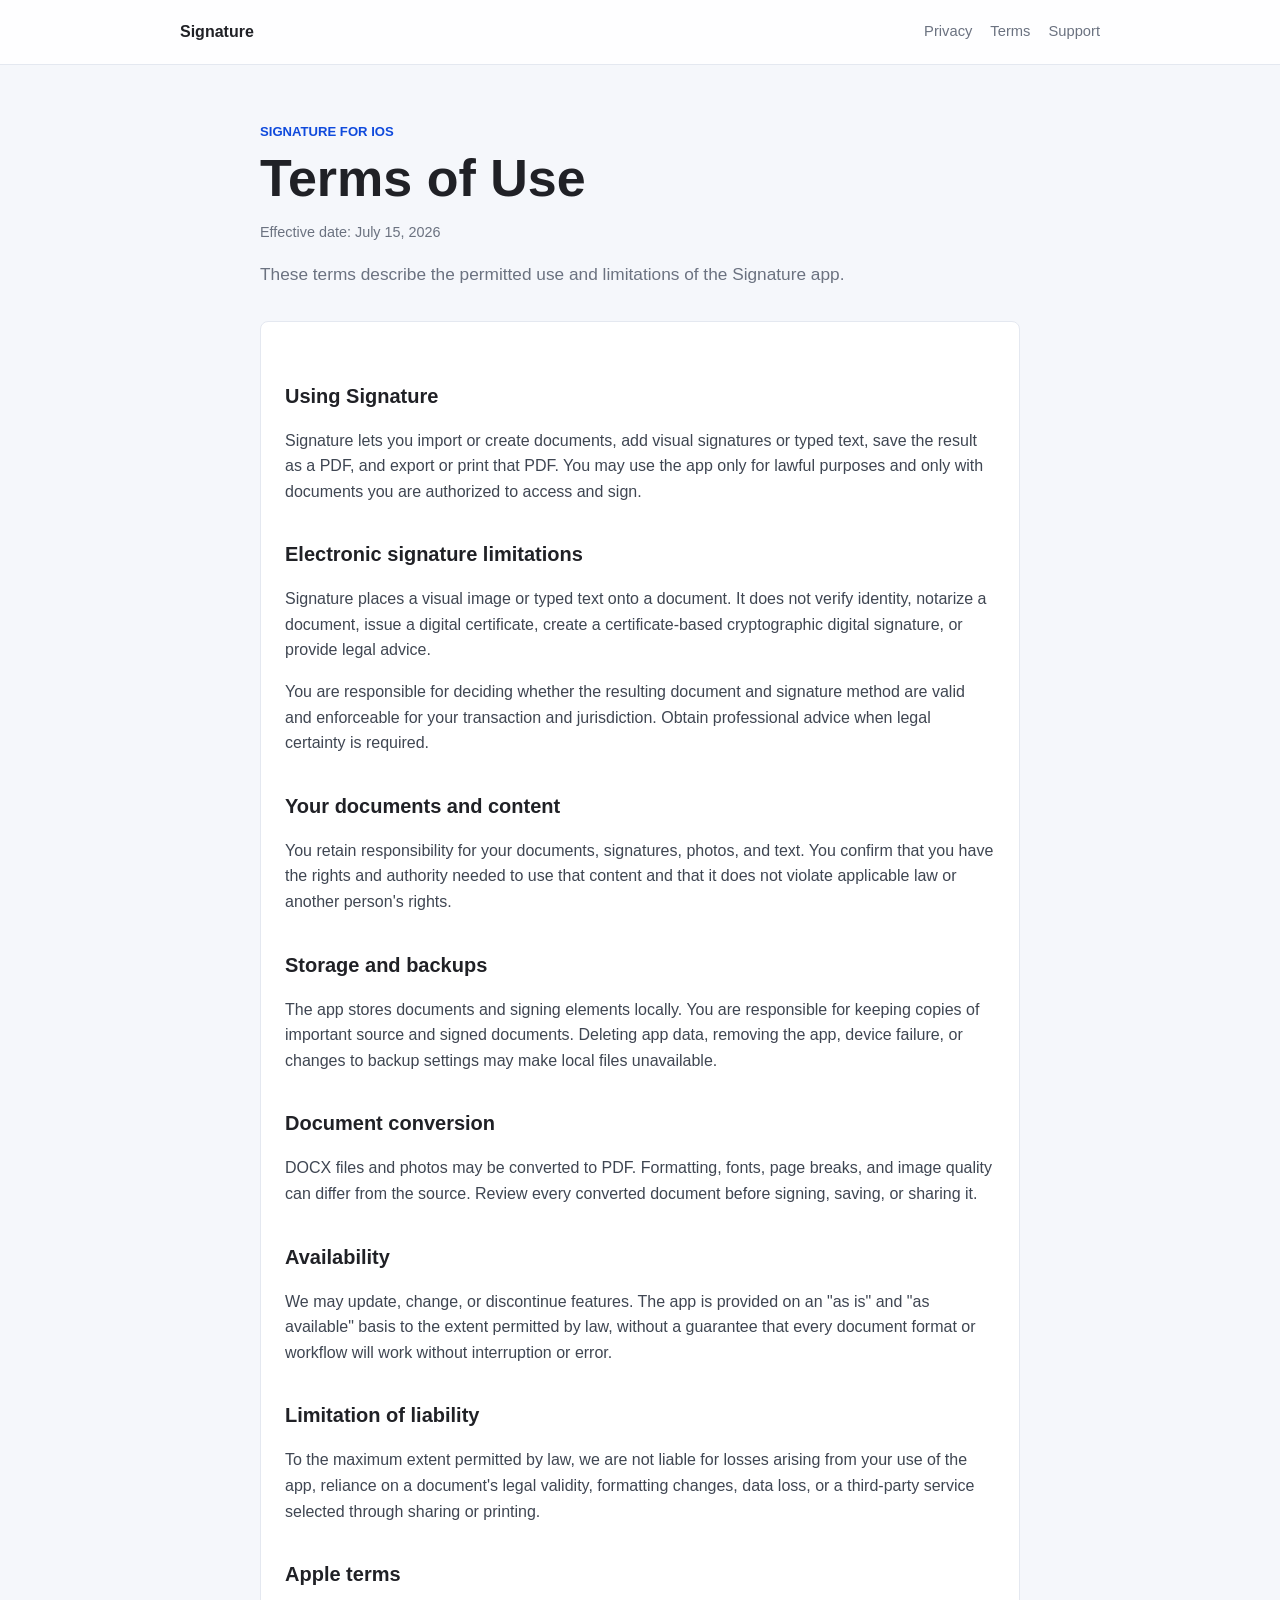
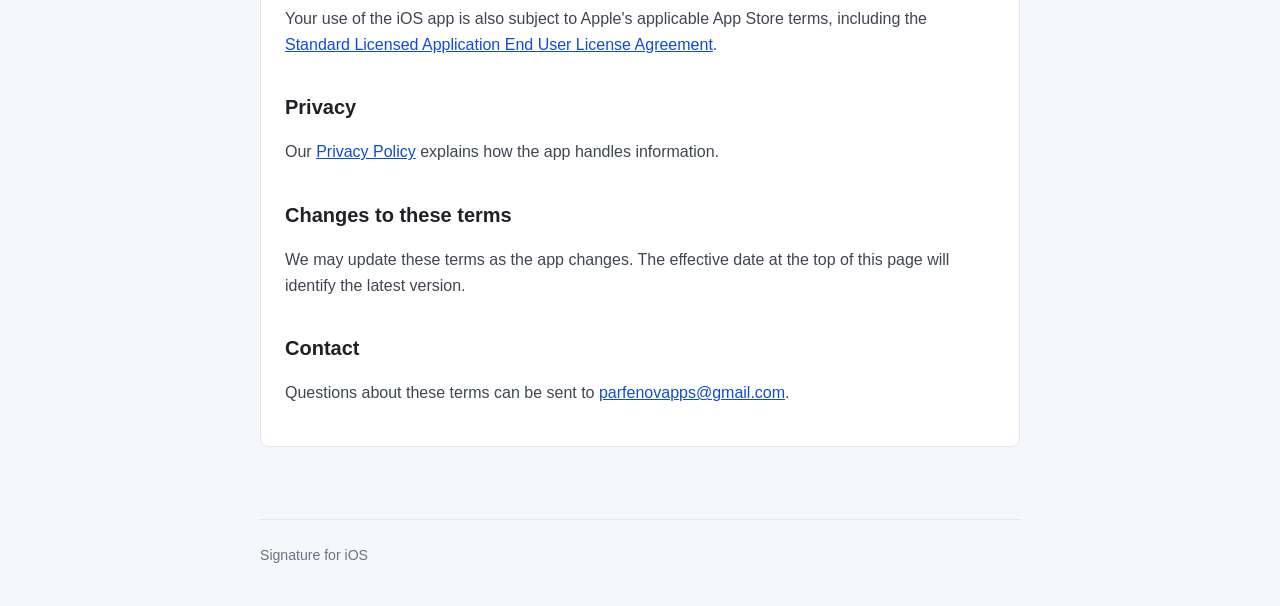
==== terms.html @ 5070d1c7 "Add Signature legal and support pages" ====
<!doctype html>
<html lang="en">
<head>
  <meta charset="utf-8">
  <meta name="viewport" content="width=device-width, initial-scale=1">
  <meta name="description" content="Terms of Use for the Signature iOS app.">
  <title>Terms of Use - Signature</title>
  <link rel="stylesheet" href="styles.css">
</head>
<body>
  <header class="site-header">
    <nav class="nav" aria-label="Main navigation">
      <a class="brand" href="index.html">Signature</a>
      <div class="nav-links">
        <a href="privacy.html">Privacy</a>
        <a href="terms.html" aria-current="page">Terms</a>
        <a href="support.html">Support</a>
      </div>
    </nav>
  </header>
  <main>
    <section class="hero">
      <div class="eyebrow">Signature for iOS</div>
      <h1>Terms of Use</h1>
      <p class="updated">Effective date: July 15, 2026</p>
      <p class="lead">These terms describe the permitted use and limitations of the Signature app.</p>
    </section>

    <section class="panel">
      <h2>Using Signature</h2>
      <p>Signature lets you import or create documents, add visual signatures or typed text, save the result as a PDF, and export or print that PDF. You may use the app only for lawful purposes and only with documents you are authorized to access and sign.</p>

      <h2>Electronic signature limitations</h2>
      <p>Signature places a visual image or typed text onto a document. It does not verify identity, notarize a document, issue a digital certificate, create a certificate-based cryptographic digital signature, or provide legal advice.</p>
      <p>You are responsible for deciding whether the resulting document and signature method are valid and enforceable for your transaction and jurisdiction. Obtain professional advice when legal certainty is required.</p>

      <h2>Your documents and content</h2>
      <p>You retain responsibility for your documents, signatures, photos, and text. You confirm that you have the rights and authority needed to use that content and that it does not violate applicable law or another person's rights.</p>

      <h2>Storage and backups</h2>
      <p>The app stores documents and signing elements locally. You are responsible for keeping copies of important source and signed documents. Deleting app data, removing the app, device failure, or changes to backup settings may make local files unavailable.</p>

      <h2>Document conversion</h2>
      <p>DOCX files and photos may be converted to PDF. Formatting, fonts, page breaks, and image quality can differ from the source. Review every converted document before signing, saving, or sharing it.</p>

      <h2>Availability</h2>
      <p>We may update, change, or discontinue features. The app is provided on an "as is" and "as available" basis to the extent permitted by law, without a guarantee that every document format or workflow will work without interruption or error.</p>

      <h2>Limitation of liability</h2>
      <p>To the maximum extent permitted by law, we are not liable for losses arising from your use of the app, reliance on a document's legal validity, formatting changes, data loss, or a third-party service selected through sharing or printing.</p>

      <h2>Apple terms</h2>
      <p>Your use of the iOS app is also subject to Apple's applicable App Store terms, including the <a href="https://www.apple.com/legal/internet-services/itunes/dev/stdeula/">Standard Licensed Application End User License Agreement</a>.</p>

      <h2>Privacy</h2>
      <p>Our <a href="privacy.html">Privacy Policy</a> explains how the app handles information.</p>

      <h2>Changes to these terms</h2>
      <p>We may update these terms as the app changes. The effective date at the top of this page will identify the latest version.</p>

      <h2>Contact</h2>
      <p>Questions about these terms can be sent to <a href="mailto:parfenovapps@gmail.com?subject=Signature%20Terms">parfenovapps@gmail.com</a>.</p>
    </section>
  </main>
  <footer>Signature for iOS</footer>
</body>
</html>
---- styles.css ----
:root {
  color-scheme: light;
  --ink: #0f4adc;
  --graphite: #202126;
  --muted: #6b7280;
  --background: #f5f7fb;
  --paper: #ffffff;
  --line: #e4e8f0;
}

* {
  box-sizing: border-box;
}

html {
  font-family: -apple-system, BlinkMacSystemFont, "Segoe UI", sans-serif;
  line-height: 1.6;
  color: var(--graphite);
  background: var(--background);
}

body {
  margin: 0;
}

a {
  color: var(--ink);
}

.site-header {
  border-bottom: 1px solid var(--line);
  background: rgba(255, 255, 255, 0.94);
}

.nav {
  width: min(920px, calc(100% - 32px));
  min-height: 64px;
  margin: 0 auto;
  display: flex;
  align-items: center;
  justify-content: space-between;
  gap: 24px;
}

.brand {
  color: var(--graphite);
  font-weight: 750;
  text-decoration: none;
}

.nav-links {
  display: flex;
  flex-wrap: wrap;
  gap: 18px;
}

.nav-links a {
  color: var(--muted);
  font-size: 0.92rem;
  text-decoration: none;
}

.nav-links a:hover,
.nav-links a:focus-visible {
  color: var(--ink);
}

main {
  width: min(760px, calc(100% - 32px));
  margin: 56px auto 72px;
}

.hero {
  margin-bottom: 32px;
}

.eyebrow {
  color: var(--ink);
  font-size: 0.82rem;
  font-weight: 700;
  text-transform: uppercase;
}

h1 {
  margin: 8px 0 12px;
  font-size: clamp(2rem, 7vw, 3.25rem);
  line-height: 1.08;
  letter-spacing: 0;
}

h2 {
  margin: 34px 0 10px;
  font-size: 1.25rem;
  letter-spacing: 0;
}

p,
li {
  color: #3f4652;
}

.lead {
  max-width: 650px;
  color: var(--muted);
  font-size: 1.08rem;
}

.updated {
  color: var(--muted);
  font-size: 0.9rem;
}

.panel {
  padding: 24px;
  border: 1px solid var(--line);
  border-radius: 8px;
  background: var(--paper);
}

.link-list {
  display: grid;
  gap: 12px;
  margin-top: 24px;
}

.link-list a {
  padding: 16px 18px;
  border: 1px solid var(--line);
  border-radius: 8px;
  color: var(--graphite);
  font-weight: 650;
  text-decoration: none;
  background: var(--paper);
}

.link-list a:hover,
.link-list a:focus-visible {
  border-color: var(--ink);
  color: var(--ink);
}

footer {
  width: min(760px, calc(100% - 32px));
  margin: 0 auto;
  padding: 24px 0 40px;
  border-top: 1px solid var(--line);
  color: var(--muted);
  font-size: 0.88rem;
}

@media (max-width: 620px) {
  .nav {
    padding: 14px 0;
    align-items: flex-start;
    flex-direction: column;
    gap: 8px;
  }

  main {
    margin-top: 38px;
  }

  .panel {
    padding: 20px;
  }
}
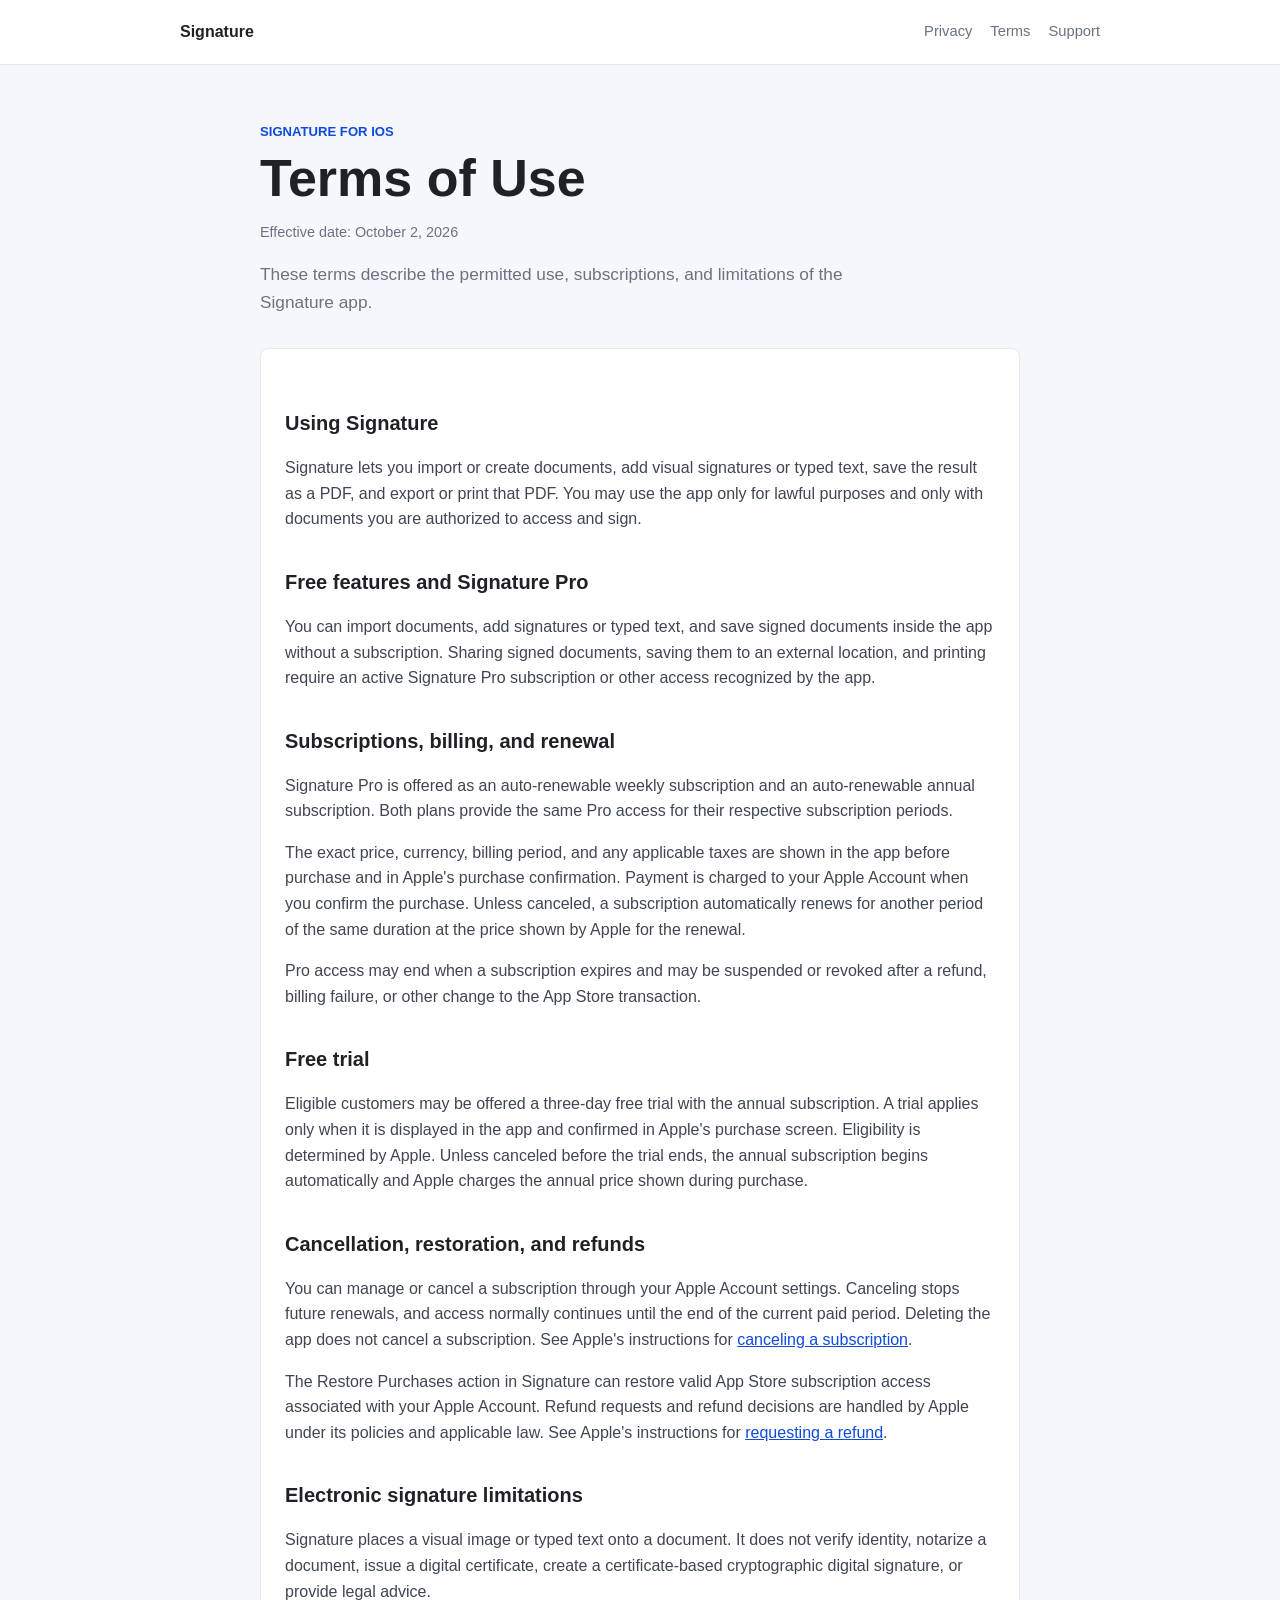
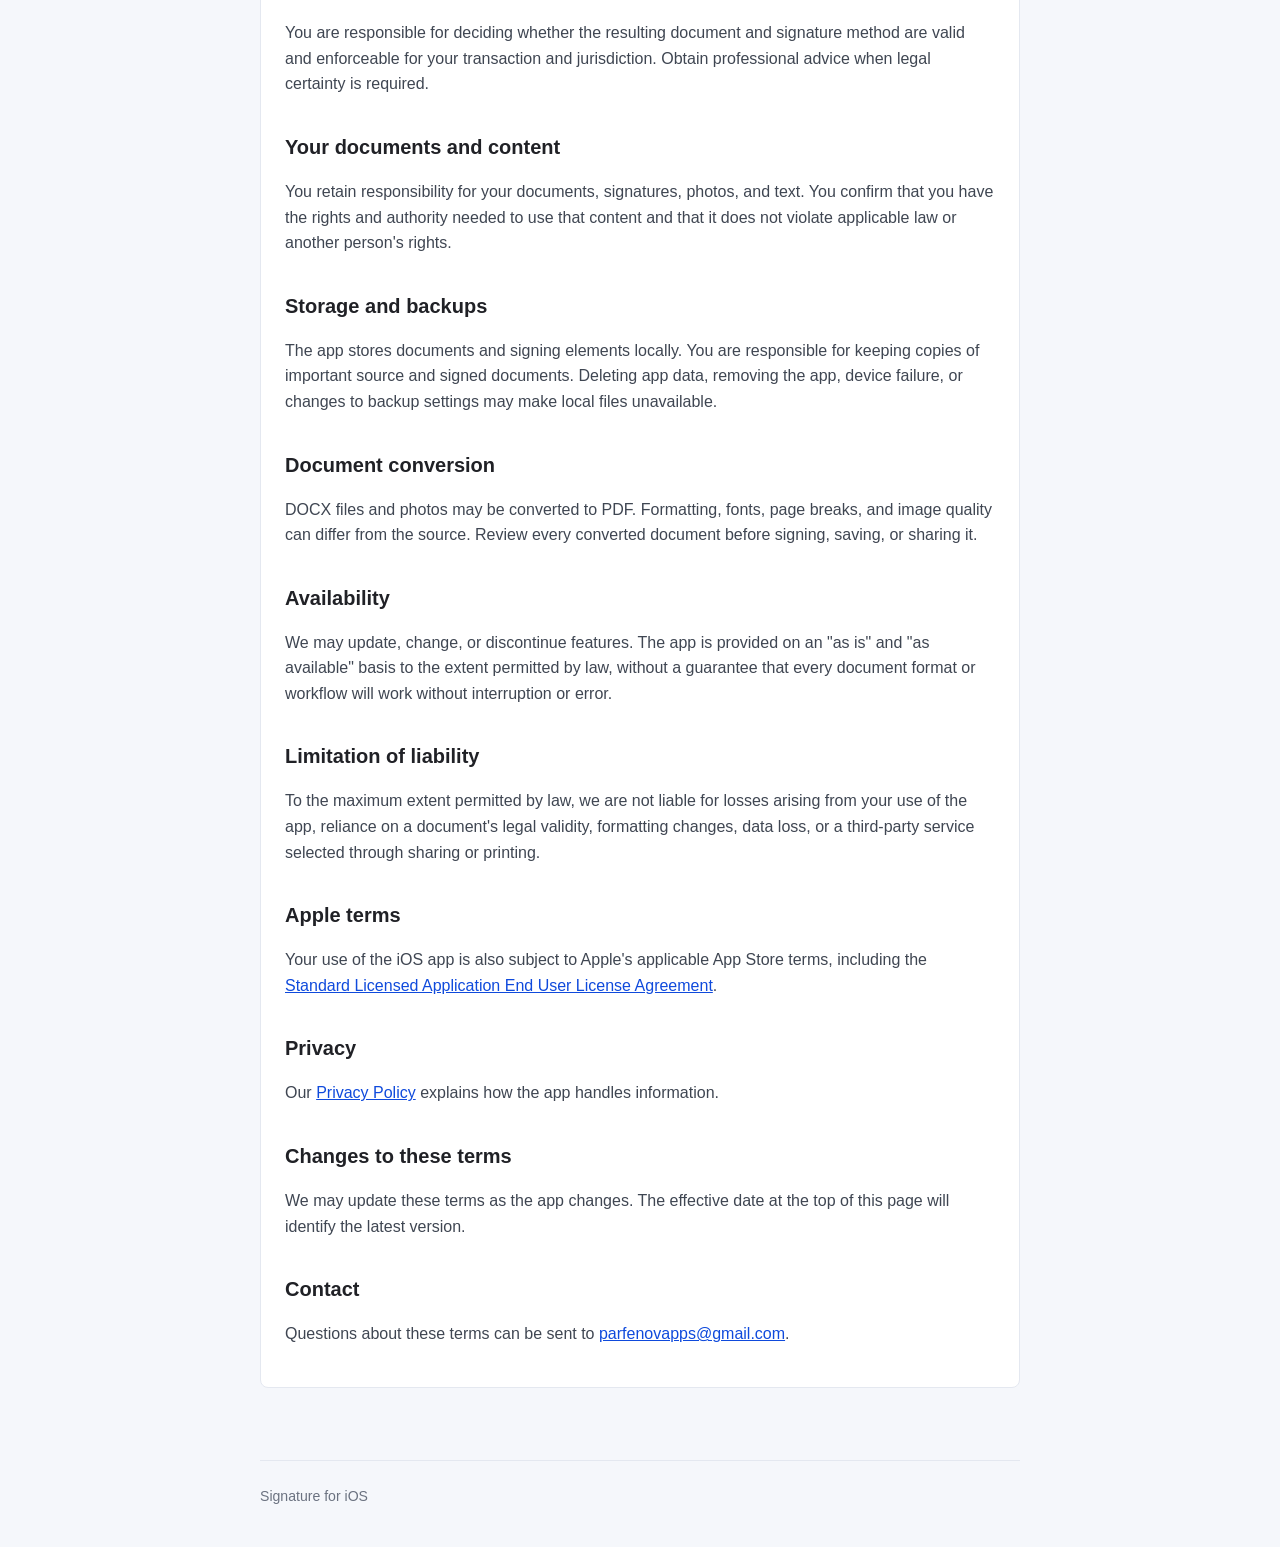
==== commit 0a6b4fb6: "Обновлены Privacy Policy и Terms для подписок" ====
--- a/terms.html
+++ b/terms.html
@@ -22,13 +22,28 @@
     <section class="hero">
       <div class="eyebrow">Signature for iOS</div>
       <h1>Terms of Use</h1>
-      <p class="updated">Effective date: July 15, 2026</p>
-      <p class="lead">These terms describe the permitted use and limitations of the Signature app.</p>
+      <p class="updated">Effective date: October 2, 2026</p>
+      <p class="lead">These terms describe the permitted use, subscriptions, and limitations of the Signature app.</p>
     </section>
 
     <section class="panel">
       <h2>Using Signature</h2>
       <p>Signature lets you import or create documents, add visual signatures or typed text, save the result as a PDF, and export or print that PDF. You may use the app only for lawful purposes and only with documents you are authorized to access and sign.</p>
+
+      <h2>Free features and Signature Pro</h2>
+      <p>You can import documents, add signatures or typed text, and save signed documents inside the app without a subscription. Sharing signed documents, saving them to an external location, and printing require an active Signature Pro subscription or other access recognized by the app.</p>
+
+      <h2>Subscriptions, billing, and renewal</h2>
+      <p>Signature Pro is offered as an auto-renewable weekly subscription and an auto-renewable annual subscription. Both plans provide the same Pro access for their respective subscription periods.</p>
+      <p>The exact price, currency, billing period, and any applicable taxes are shown in the app before purchase and in Apple's purchase confirmation. Payment is charged to your Apple Account when you confirm the purchase. Unless canceled, a subscription automatically renews for another period of the same duration at the price shown by Apple for the renewal.</p>
+      <p>Pro access may end when a subscription expires and may be suspended or revoked after a refund, billing failure, or other change to the App Store transaction.</p>
+
+      <h2>Free trial</h2>
+      <p>Eligible customers may be offered a three-day free trial with the annual subscription. A trial applies only when it is displayed in the app and confirmed in Apple's purchase screen. Eligibility is determined by Apple. Unless canceled before the trial ends, the annual subscription begins automatically and Apple charges the annual price shown during purchase.</p>
+
+      <h2>Cancellation, restoration, and refunds</h2>
+      <p>You can manage or cancel a subscription through your Apple Account settings. Canceling stops future renewals, and access normally continues until the end of the current paid period. Deleting the app does not cancel a subscription. See Apple's instructions for <a href="https://support.apple.com/en-us/118428">canceling a subscription</a>.</p>
+      <p>The Restore Purchases action in Signature can restore valid App Store subscription access associated with your Apple Account. Refund requests and refund decisions are handled by Apple under its policies and applicable law. See Apple's instructions for <a href="https://support.apple.com/en-us/118223">requesting a refund</a>.</p>
 
       <h2>Electronic signature limitations</h2>
       <p>Signature places a visual image or typed text onto a document. It does not verify identity, notarize a document, issue a digital certificate, create a certificate-based cryptographic digital signature, or provide legal advice.</p>
